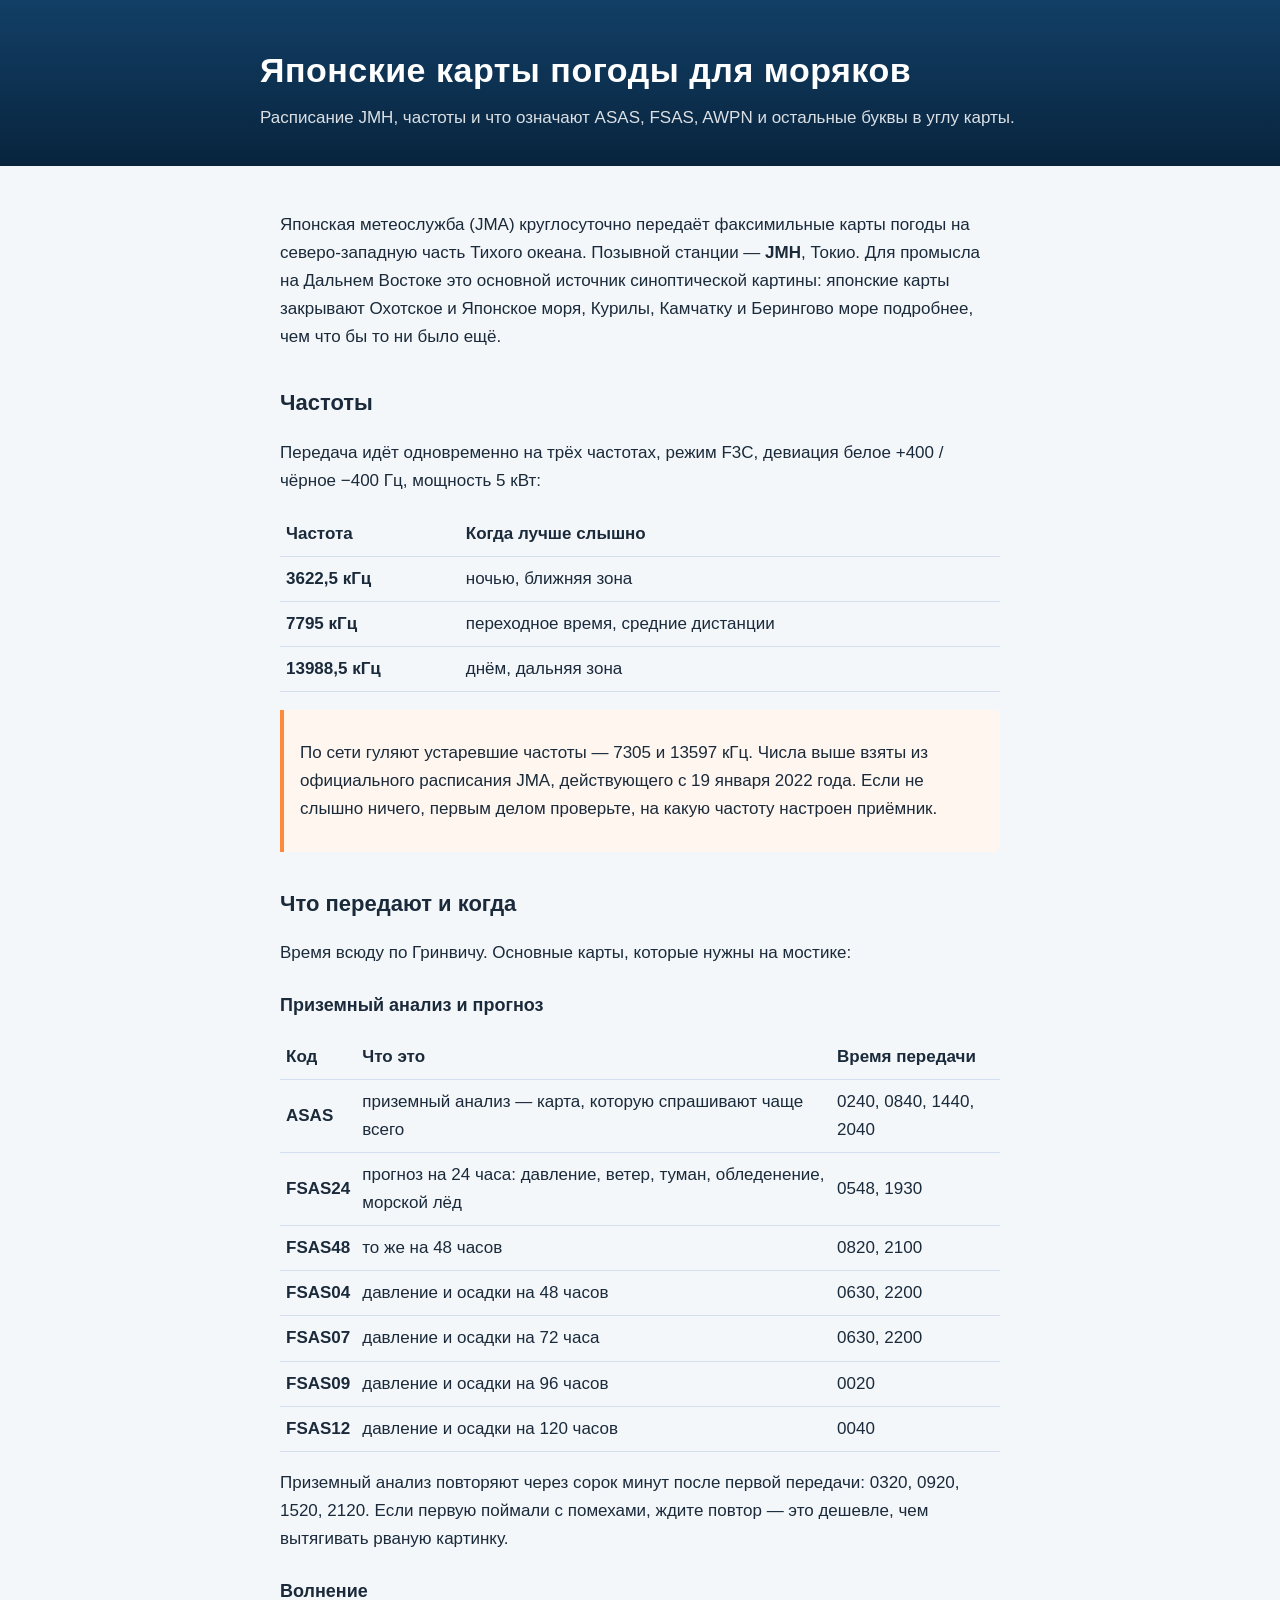
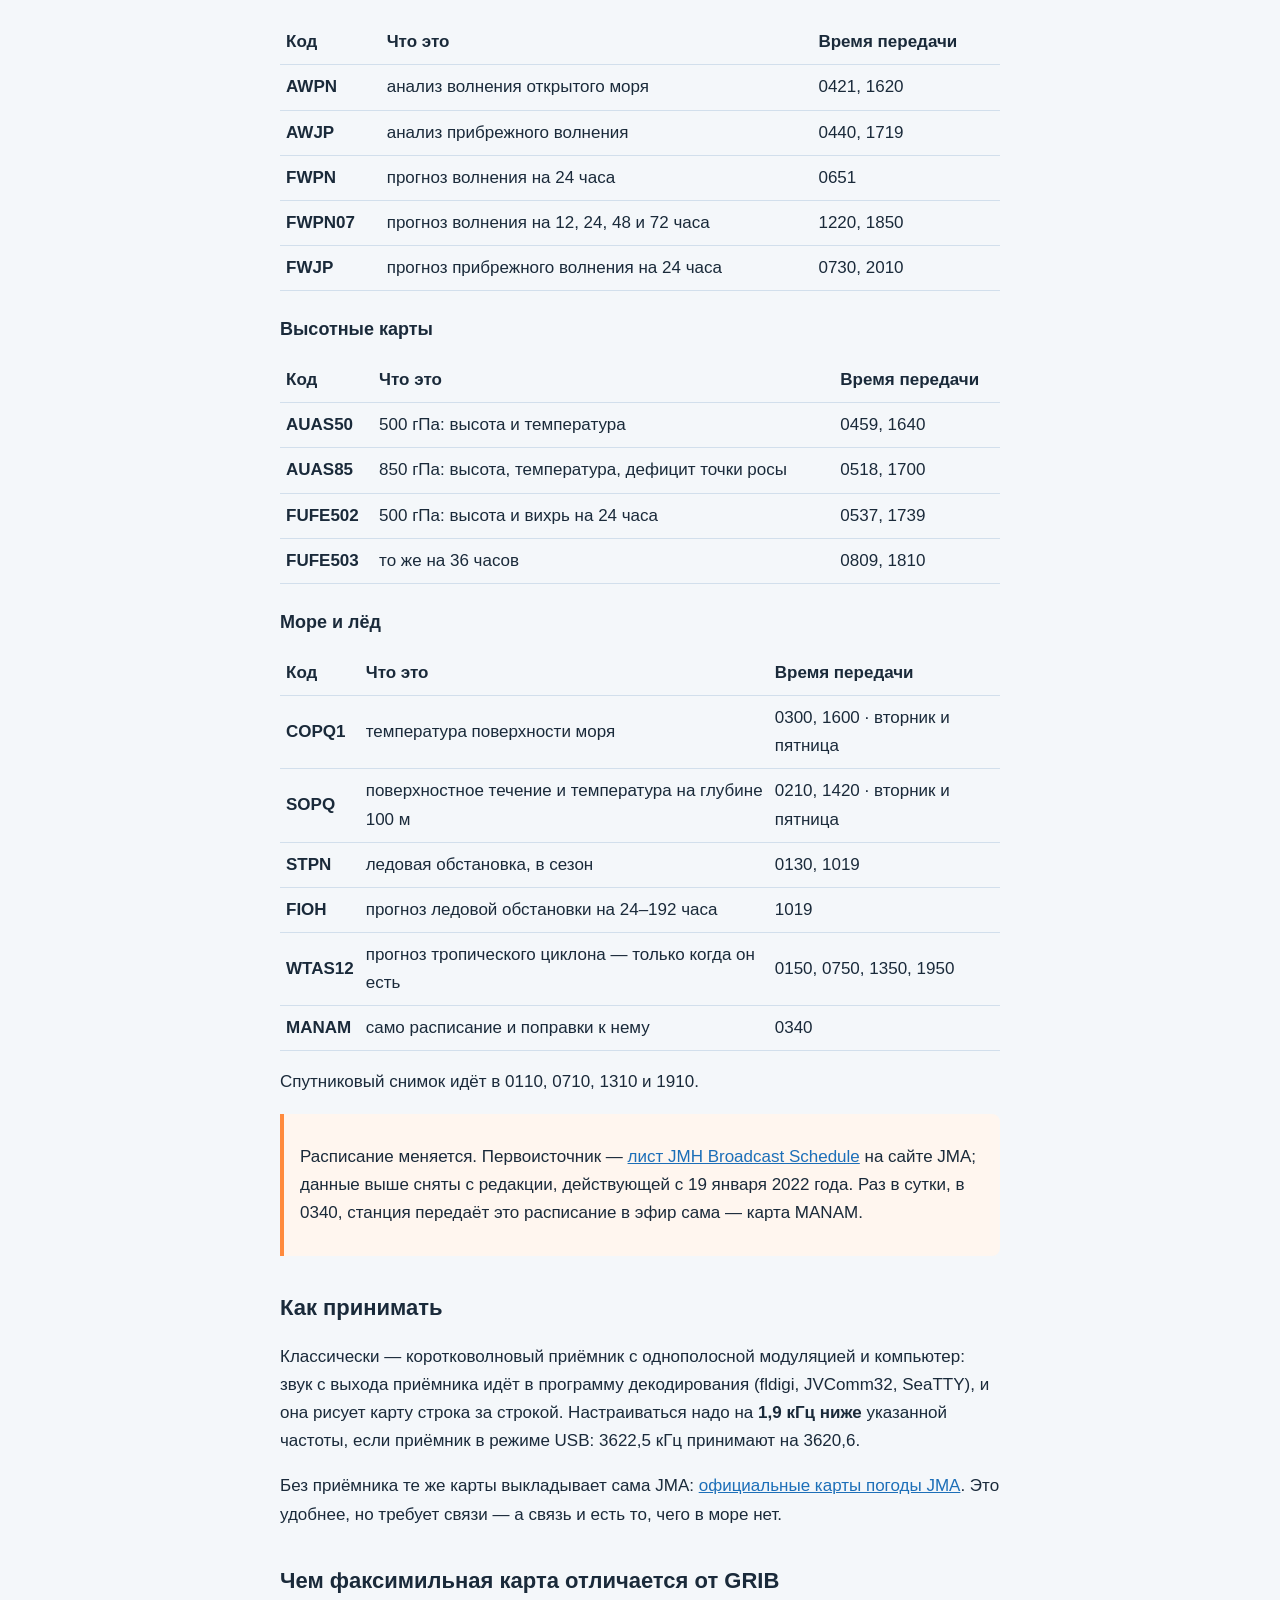
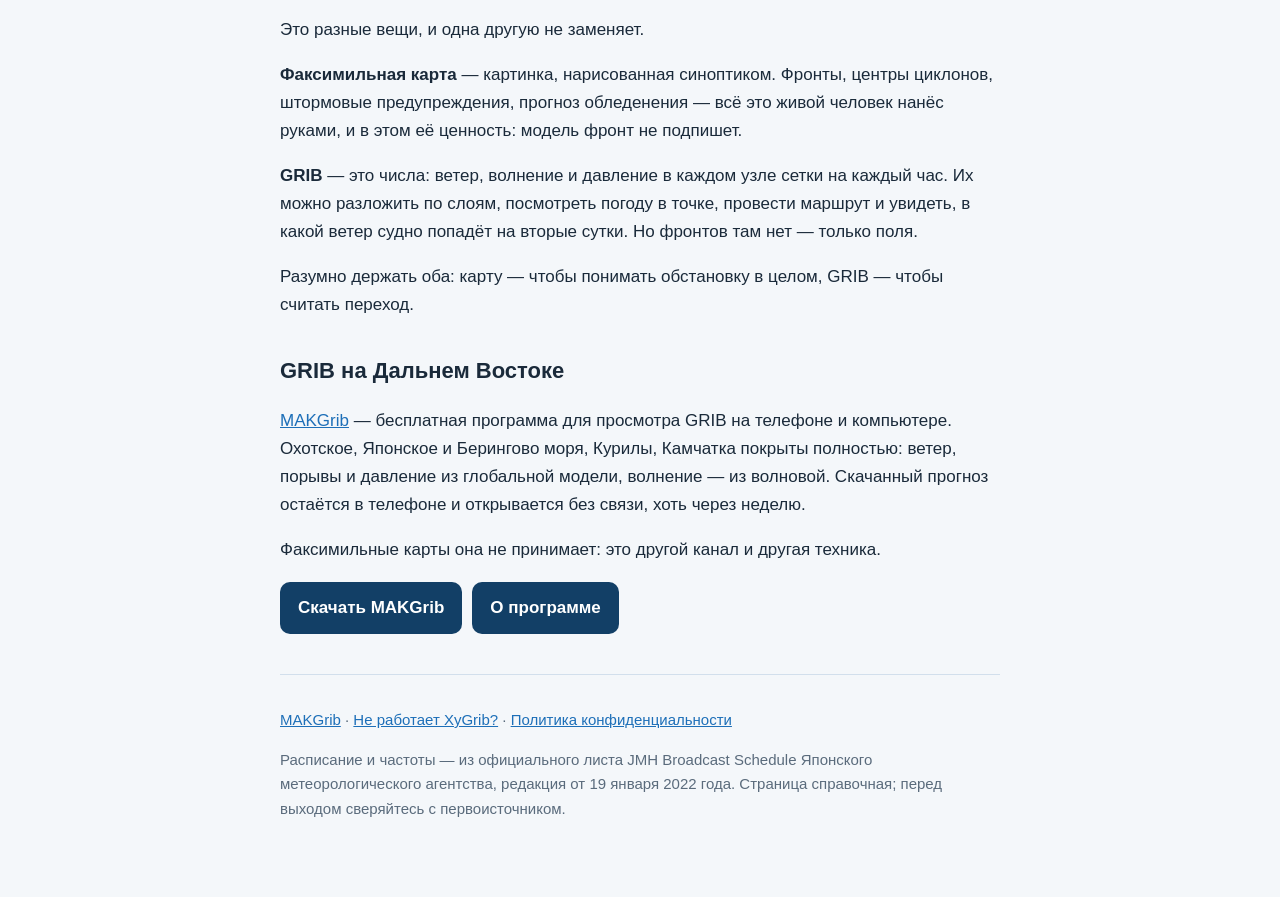
==== docs/japan.html @ b1b5f457 "Заголовки, описания и страница про японские карты погоды" ====
<!doctype html>
<html lang="ru">
<meta charset="utf-8">
<meta name="viewport" content="width=device-width, initial-scale=1">
<title>Японские карты погоды для моряков: расписание JMH и частоты</title>
<meta name="description" content="Японские факсимильные карты погоды: расписание передач JMH Токио, частоты 3622,5 / 7795 / 13988,5 кГц, расшифровка ASAS, FSAS, AWPN, AUAS. Приземный анализ, волнение, лёд — что и когда передают и как принимать без радиоприёмника.">
<link rel="canonical" href="https://sermakarkz.github.io/MAKGrib/japan.html">
<meta property="og:title" content="Японские карты погоды для моряков: расписание JMH и частоты">
<meta property="og:description" content="Расписание передач JMH Токио, частоты и расшифровка карт: приземный анализ, прогноз волнения, ледовая обстановка.">
<meta property="og:type" content="article">
<meta property="og:url" content="https://sermakarkz.github.io/MAKGrib/japan.html">
<link rel="stylesheet" href="style.css">

<header><div class="in">
  <h1>Японские карты погоды для моряков</h1>
  <p>Расписание JMH, частоты и что означают ASAS, FSAS, AWPN и остальные
     буквы в углу карты.</p>
</div></header>

<main>

  <p>Японская метеослужба (JMA) круглосуточно передаёт факсимильные карты
     погоды на северо-западную часть Тихого океана. Позывной станции —
     <b>JMH</b>, Токио. Для промысла на Дальнем Востоке это основной
     источник синоптической картины: японские карты закрывают Охотское и
     Японское моря, Курилы, Камчатку и Берингово море подробнее, чем что
     бы то ни было ещё.</p>

  <h2>Частоты</h2>
  <p>Передача идёт одновременно на трёх частотах, режим F3C, девиация
     белое +400 / чёрное −400 Гц, мощность 5 кВт:</p>
  <table>
    <tr><th>Частота</th><th>Когда лучше слышно</th></tr>
    <tr><td><b>3622,5 кГц</b></td><td>ночью, ближняя зона</td></tr>
    <tr><td><b>7795 кГц</b></td><td>переходное время, средние дистанции</td></tr>
    <tr><td><b>13988,5 кГц</b></td><td>днём, дальняя зона</td></tr>
  </table>
  <div class="note">
    <p>По сети гуляют устаревшие частоты — 7305 и 13597 кГц. Числа выше
       взяты из официального расписания JMA, действующего с 19 января
       2022 года. Если не слышно ничего, первым делом проверьте, на какую
       частоту настроен приёмник.</p>
  </div>

  <h2>Что передают и когда</h2>
  <p>Время всюду по Гринвичу. Основные карты, которые нужны на мостике:</p>

  <h3>Приземный анализ и прогноз</h3>
  <table>
    <tr><th>Код</th><th>Что это</th><th>Время передачи</th></tr>
    <tr><td><b>ASAS</b></td><td>приземный анализ — карта, которую спрашивают
        чаще всего</td><td>0240, 0840, 1440, 2040</td></tr>
    <tr><td><b>FSAS24</b></td><td>прогноз на 24 часа: давление, ветер, туман,
        обледенение, морской лёд</td><td>0548, 1930</td></tr>
    <tr><td><b>FSAS48</b></td><td>то же на 48 часов</td><td>0820, 2100</td></tr>
    <tr><td><b>FSAS04</b></td><td>давление и осадки на 48 часов</td><td>0630, 2200</td></tr>
    <tr><td><b>FSAS07</b></td><td>давление и осадки на 72 часа</td><td>0630, 2200</td></tr>
    <tr><td><b>FSAS09</b></td><td>давление и осадки на 96 часов</td><td>0020</td></tr>
    <tr><td><b>FSAS12</b></td><td>давление и осадки на 120 часов</td><td>0040</td></tr>
  </table>
  <p>Приземный анализ повторяют через сорок минут после первой передачи:
     0320, 0920, 1520, 2120. Если первую поймали с помехами, ждите
     повтор — это дешевле, чем вытягивать рваную картинку.</p>

  <h3>Волнение</h3>
  <table>
    <tr><th>Код</th><th>Что это</th><th>Время передачи</th></tr>
    <tr><td><b>AWPN</b></td><td>анализ волнения открытого моря</td><td>0421, 1620</td></tr>
    <tr><td><b>AWJP</b></td><td>анализ прибрежного волнения</td><td>0440, 1719</td></tr>
    <tr><td><b>FWPN</b></td><td>прогноз волнения на 24 часа</td><td>0651</td></tr>
    <tr><td><b>FWPN07</b></td><td>прогноз волнения на 12, 24, 48 и 72 часа</td><td>1220, 1850</td></tr>
    <tr><td><b>FWJP</b></td><td>прогноз прибрежного волнения на 24 часа</td><td>0730, 2010</td></tr>
  </table>

  <h3>Высотные карты</h3>
  <table>
    <tr><th>Код</th><th>Что это</th><th>Время передачи</th></tr>
    <tr><td><b>AUAS50</b></td><td>500 гПа: высота и температура</td><td>0459, 1640</td></tr>
    <tr><td><b>AUAS85</b></td><td>850 гПа: высота, температура, дефицит точки росы</td><td>0518, 1700</td></tr>
    <tr><td><b>FUFE502</b></td><td>500 гПа: высота и вихрь на 24 часа</td><td>0537, 1739</td></tr>
    <tr><td><b>FUFE503</b></td><td>то же на 36 часов</td><td>0809, 1810</td></tr>
  </table>

  <h3>Море и лёд</h3>
  <table>
    <tr><th>Код</th><th>Что это</th><th>Время передачи</th></tr>
    <tr><td><b>COPQ1</b></td><td>температура поверхности моря</td><td>0300, 1600 · вторник и пятница</td></tr>
    <tr><td><b>SOPQ</b></td><td>поверхностное течение и температура на глубине 100 м</td><td>0210, 1420 · вторник и пятница</td></tr>
    <tr><td><b>STPN</b></td><td>ледовая обстановка, в сезон</td><td>0130, 1019</td></tr>
    <tr><td><b>FIOH</b></td><td>прогноз ледовой обстановки на 24–192 часа</td><td>1019</td></tr>
    <tr><td><b>WTAS12</b></td><td>прогноз тропического циклона — только когда он есть</td><td>0150, 0750, 1350, 1950</td></tr>
    <tr><td><b>MANAM</b></td><td>само расписание и поправки к нему</td><td>0340</td></tr>
  </table>
  <p>Спутниковый снимок идёт в 0110, 0710, 1310 и 1910.</p>

  <div class="note">
    <p>Расписание меняется. Первоисточник —
       <a href="https://www.jma-net.go.jp/common/177jmh/JMH-ENG.pdf">лист
       JMH Broadcast Schedule</a> на сайте JMA; данные выше сняты с
       редакции, действующей с 19 января 2022 года. Раз в сутки, в 0340,
       станция передаёт это расписание в эфир сама — карта MANAM.</p>
  </div>

  <h2>Как принимать</h2>
  <p>Классически — коротковолновый приёмник с однополосной модуляцией и
     компьютер: звук с выхода приёмника идёт в программу декодирования
     (fldigi, JVComm32, SeaTTY), и она рисует карту строка за строкой.
     Настраиваться надо на <b>1,9 кГц ниже</b> указанной частоты, если
     приёмник в режиме USB: 3622,5 кГц принимают на 3620,6.</p>
  <p>Без приёмника те же карты выкладывает сама JMA:
     <a href="https://www.jma.go.jp/bosai/weather_map/">официальные карты
     погоды JMA</a>. Это удобнее, но требует связи — а связь и есть то,
     чего в море нет.</p>

  <h2>Чем факсимильная карта отличается от GRIB</h2>
  <p>Это разные вещи, и одна другую не заменяет.</p>
  <p><b>Факсимильная карта</b> — картинка, нарисованная синоптиком.
     Фронты, центры циклонов, штормовые предупреждения, прогноз
     обледенения — всё это живой человек нанёс руками, и в этом её
     ценность: модель фронт не подпишет.</p>
  <p><b>GRIB</b> — это числа: ветер, волнение и давление в каждом узле
     сетки на каждый час. Их можно разложить по слоям, посмотреть погоду
     в точке, провести маршрут и увидеть, в какой ветер судно попадёт на
     вторые сутки. Но фронтов там нет — только поля.</p>
  <p>Разумно держать оба: карту — чтобы понимать обстановку в целом,
     GRIB — чтобы считать переход.</p>

  <h2>GRIB на Дальнем Востоке</h2>
  <p><a href="./">MAKGrib</a> — бесплатная программа для просмотра GRIB на
     телефоне и компьютере. Охотское, Японское и Берингово моря, Курилы,
     Камчатка покрыты полностью: ветер, порывы и давление из глобальной
     модели, волнение — из волновой. Скачанный прогноз остаётся в
     телефоне и открывается без связи, хоть через неделю.</p>
  <p>Факсимильные карты она не принимает: это другой канал и другая
     техника.</p>
  <div class="dl">
    <a href="https://github.com/sermakarkz/MAKGrib/releases/latest">Скачать MAKGrib</a>
    <a href="./">О программе</a>
  </div>

  <footer>
    <p><a href="./">MAKGrib</a> ·
       <a href="xygrib.html">Не работает XyGrib?</a> ·
       <a href="privacy.html">Политика конфиденциальности</a></p>
    <p>Расписание и частоты — из официального листа JMH Broadcast Schedule
       Японского метеорологического агентства, редакция от 19 января 2022
       года. Страница справочная; перед выходом сверяйтесь с
       первоисточником.</p>
  </footer>
</main>
---- docs/style.css ----
/* Общий вид страниц проекта: цвета сняты со значка — море и ветер. */
:root {
  --sea: #123f66; --deep: #08243d; --ink: #1a2a3a; --paper: #f4f7fa;
  --wind: #ff8a3d; --line: #d2dfec;
}
* { box-sizing: border-box; }
body {
  margin: 0; background: var(--paper); color: var(--ink);
  font: 17px/1.65 -apple-system, "Segoe UI", Roboto, "Liberation Sans", sans-serif;
}
header {
  background: linear-gradient(180deg, var(--sea), var(--deep));
  color: #fff; padding: 42px 20px 34px;
}
header .in, main { max-width: 760px; margin: 0 auto; }
header h1 { margin: 0 0 6px; font-size: 34px; letter-spacing: .5px; }
header p { margin: 0; opacity: .85; }
main { padding: 28px 20px 60px; }
h2 { margin: 34px 0 10px; font-size: 22px; }
h3 { margin: 24px 0 6px; font-size: 18px; }
a { color: #1d6fb8; }
code { background: #e7eef5; padding: 1px 5px; border-radius: 4px; font-size: 15px; }
.note {
  border-left: 4px solid var(--wind); background: #fff6ef;
  padding: 12px 16px; margin: 18px 0; border-radius: 0 8px 8px 0;
}
.dl { display: flex; flex-wrap: wrap; gap: 10px; margin: 18px 0 6px; }
.dl a {
  display: block; padding: 12px 18px; background: var(--sea); color: #fff;
  text-decoration: none; border-radius: 10px; font-weight: 600;
}
table { border-collapse: collapse; width: 100%; margin: 14px 0; }
td, th { border-bottom: 1px solid var(--line); padding: 8px 6px; text-align: left; }
footer {
  border-top: 1px solid var(--line); margin-top: 40px; padding-top: 18px;
  font-size: 15px; color: #5a6b7c;
}

/* Снимки экрана: узкие, с рамкой, по центру — телефонный снимок в
   полную ширину страницы выглядит нелепо. */
main img {
  display: block; margin: 8px auto; max-width: 280px; width: 100%;
  border: 1px solid var(--line); border-radius: 14px;
}
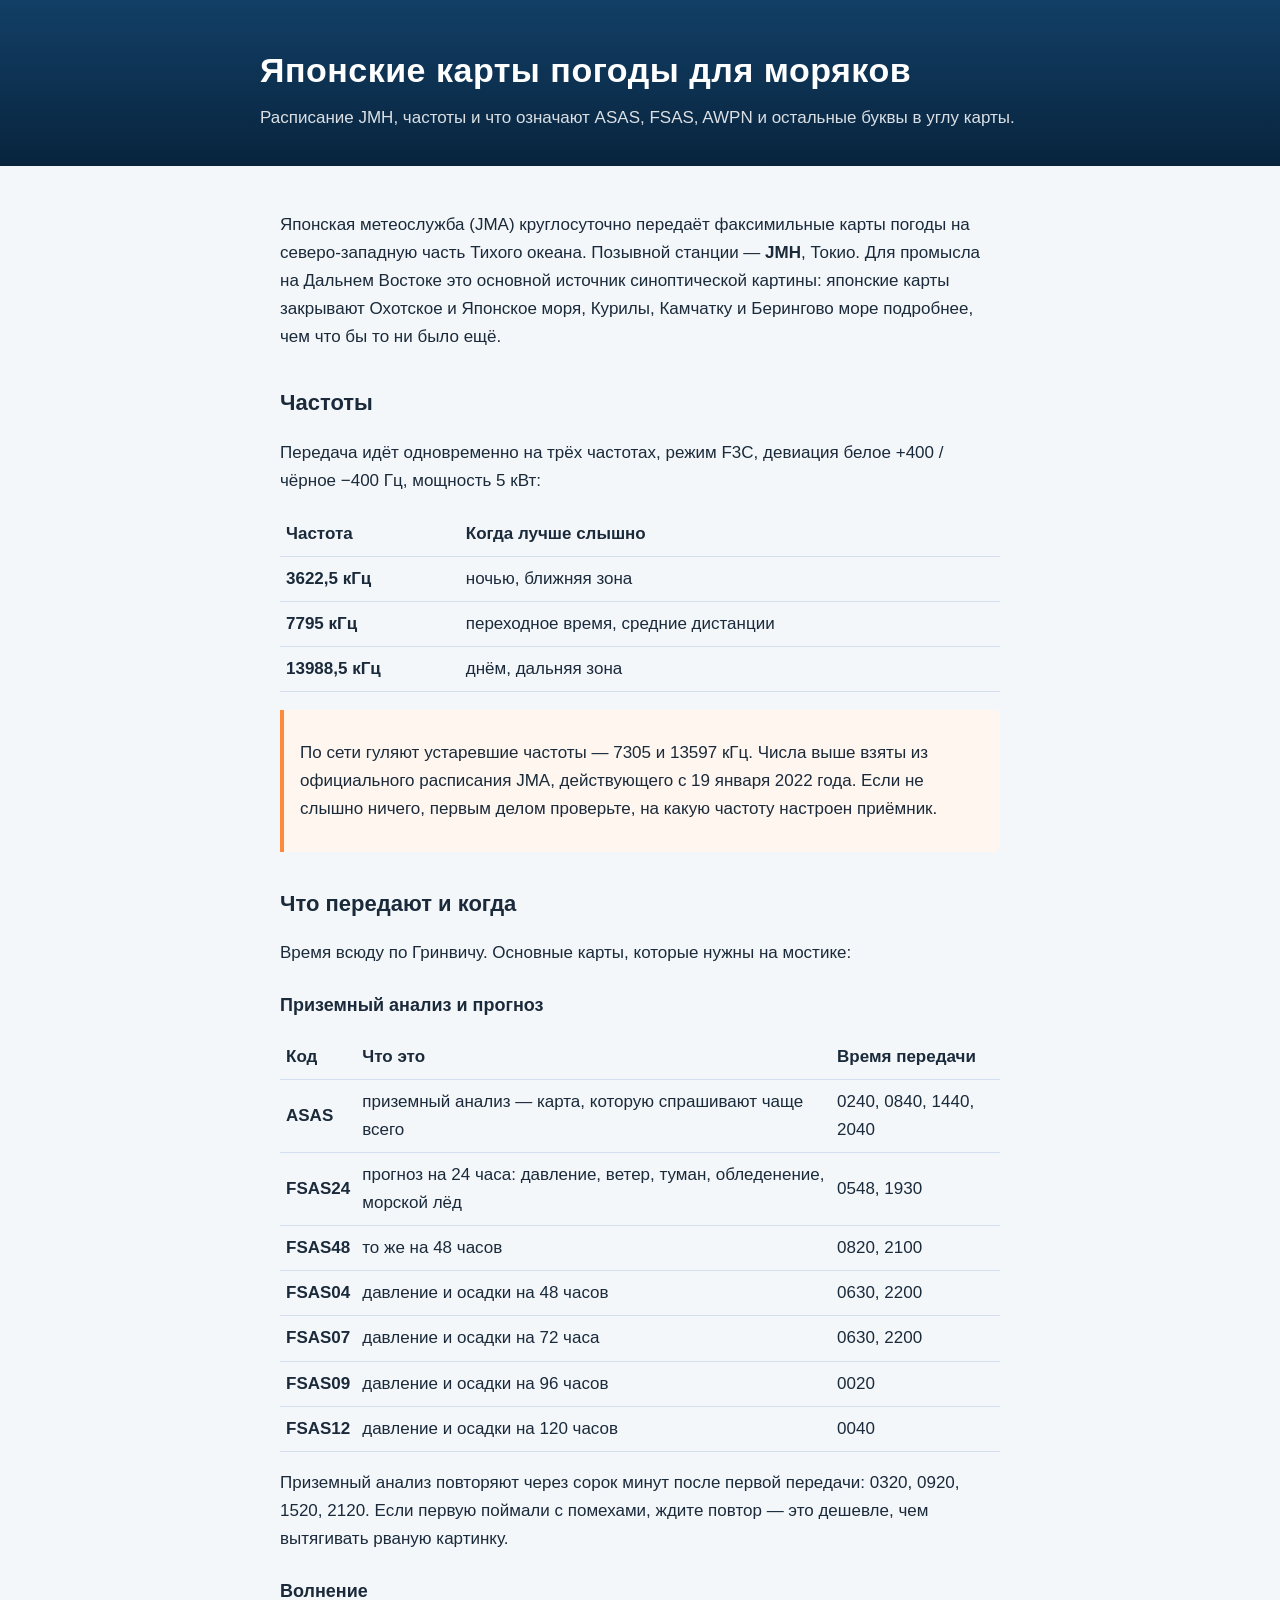
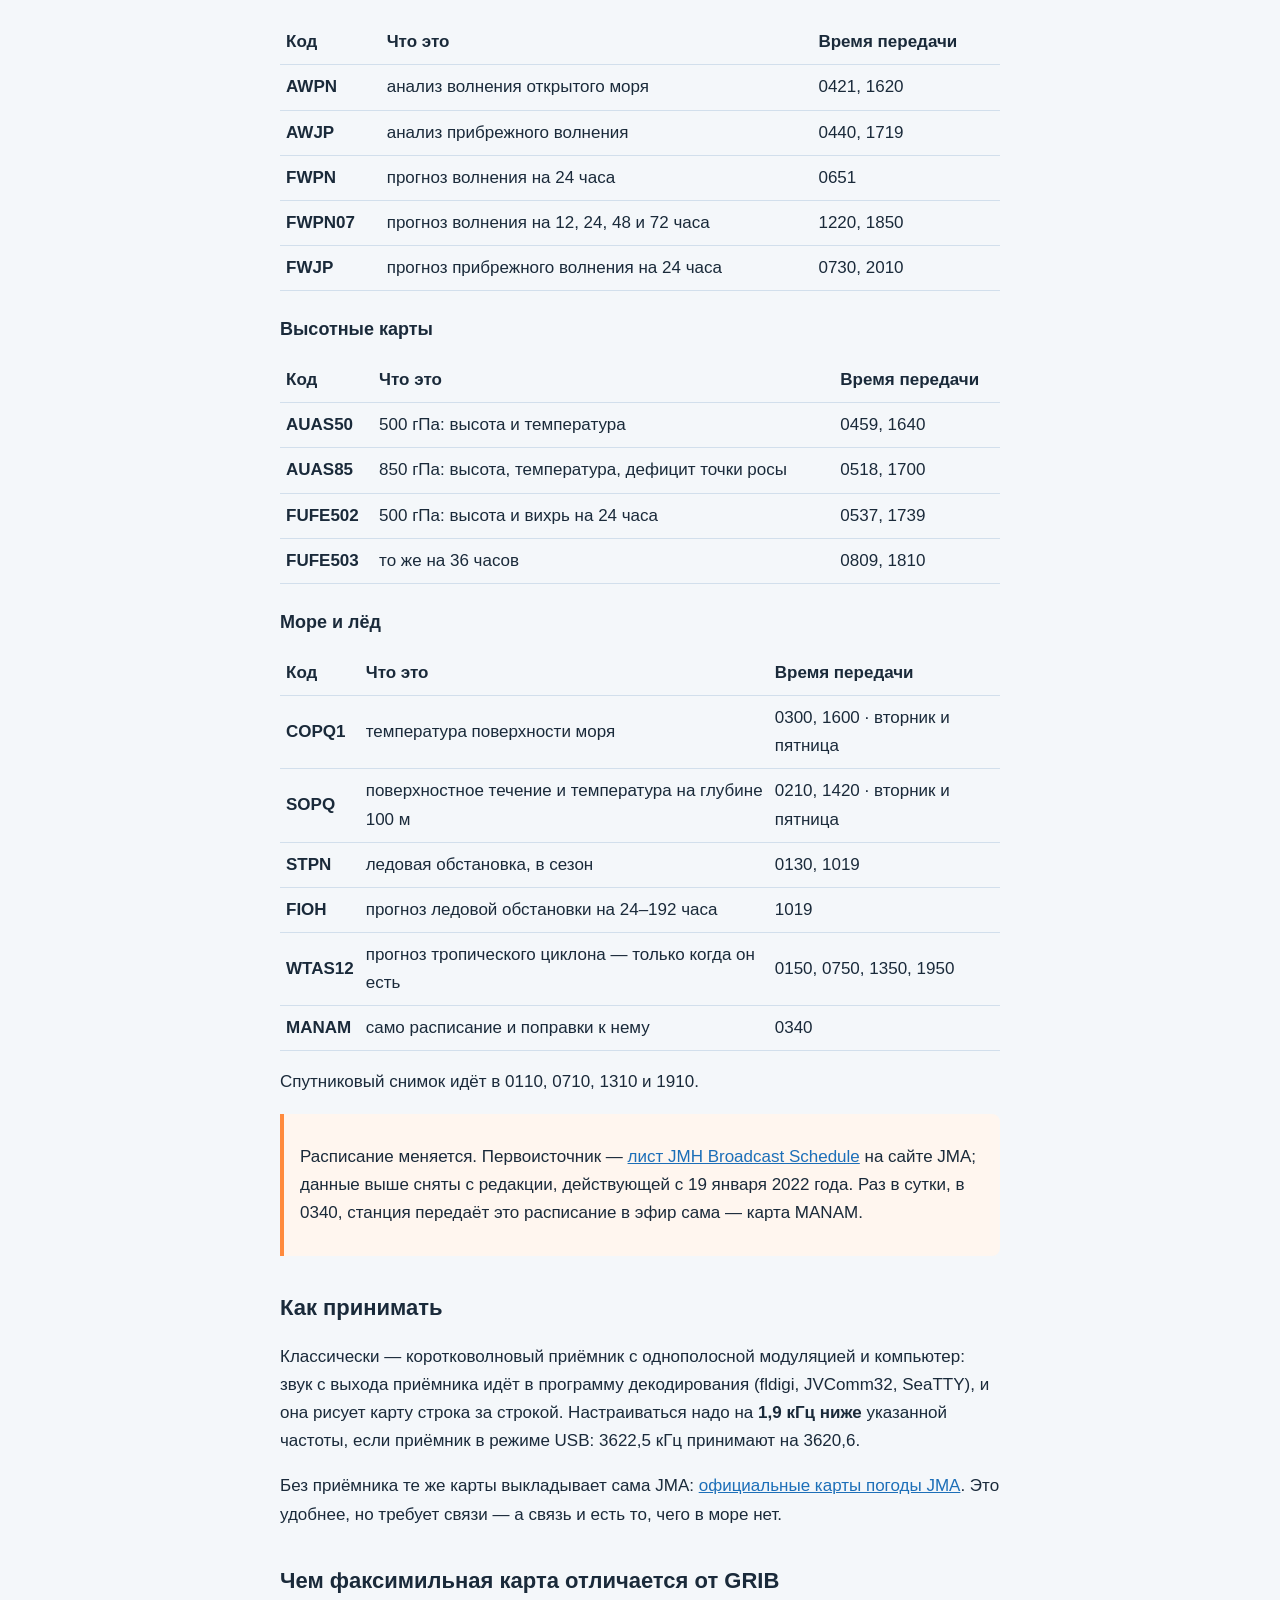
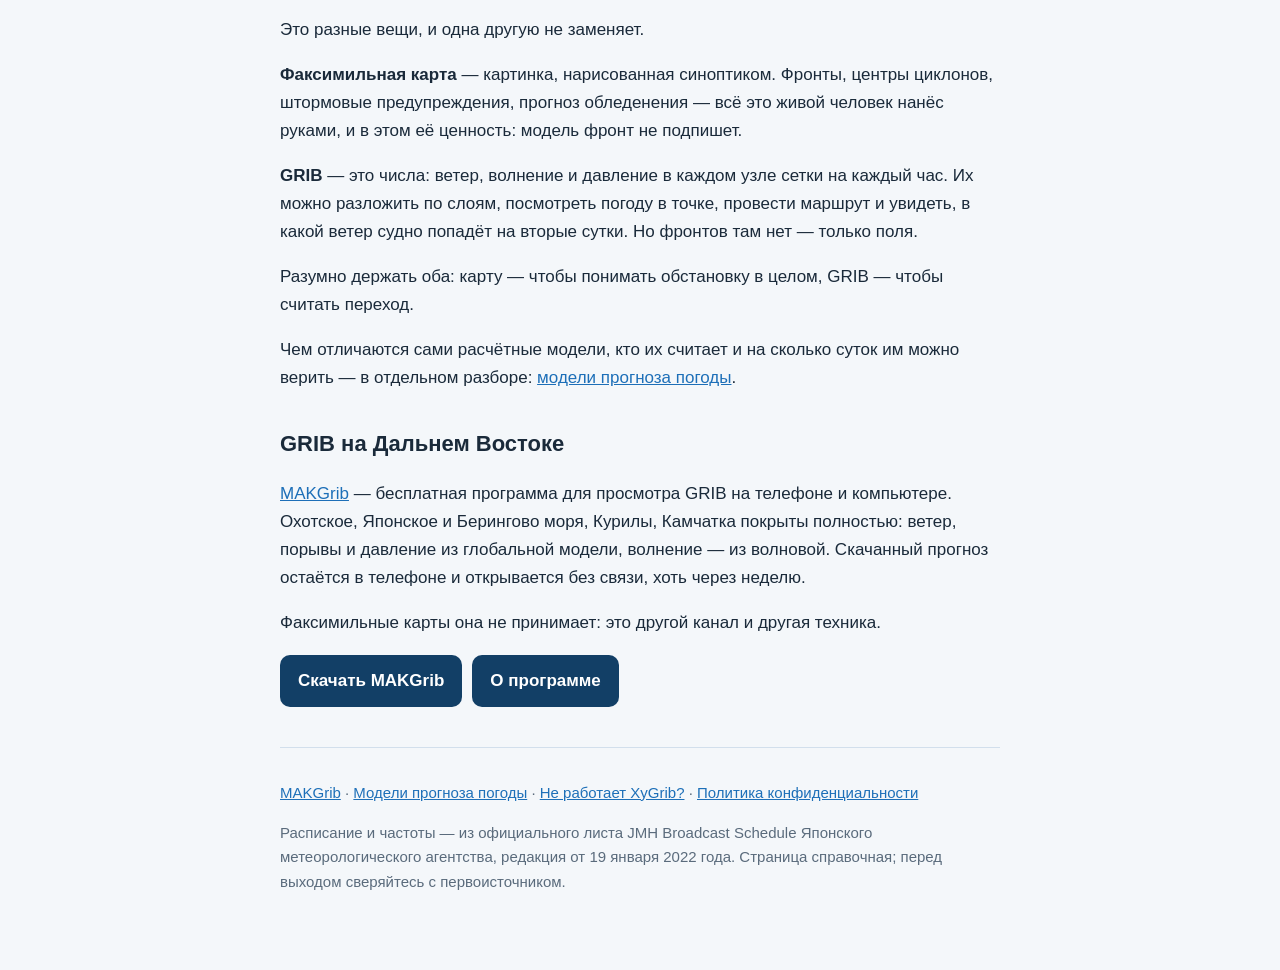
==== commit e56bcc11: "Разбор моделей прогноза погоды" ====
--- a/docs/japan.html
+++ b/docs/japan.html
@@ -124,6 +124,9 @@
      вторые сутки. Но фронтов там нет — только поля.</p>
   <p>Разумно держать оба: карту — чтобы понимать обстановку в целом,
      GRIB — чтобы считать переход.</p>
+  <p>Чем отличаются сами расчётные модели, кто их считает и на сколько
+     суток им можно верить — в отдельном разборе:
+     <a href="models.html">модели прогноза погоды</a>.</p>
 
   <h2>GRIB на Дальнем Востоке</h2>
   <p><a href="./">MAKGrib</a> — бесплатная программа для просмотра GRIB на
@@ -140,6 +143,7 @@
 
   <footer>
     <p><a href="./">MAKGrib</a> ·
+       <a href="models.html">Модели прогноза погоды</a> ·
        <a href="xygrib.html">Не работает XyGrib?</a> ·
        <a href="privacy.html">Политика конфиденциальности</a></p>
     <p>Расписание и частоты — из официального листа JMH Broadcast Schedule
